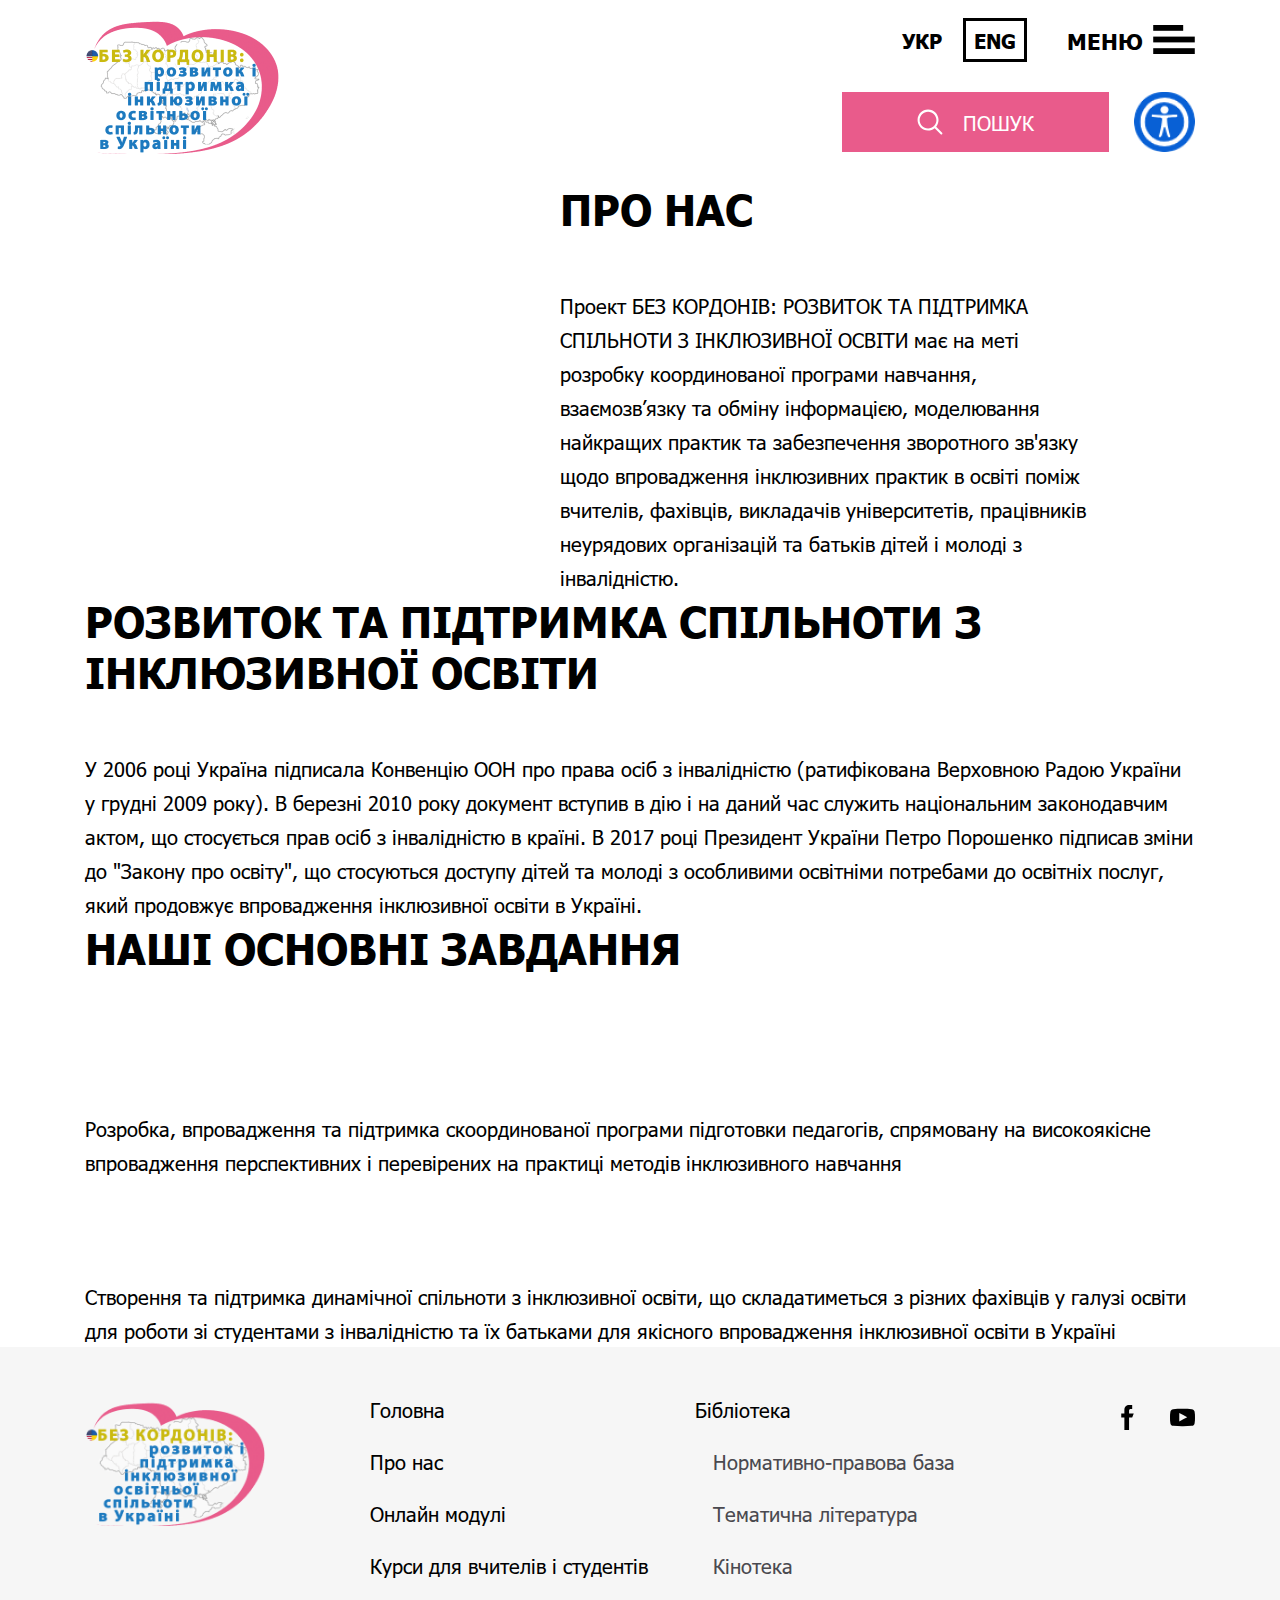
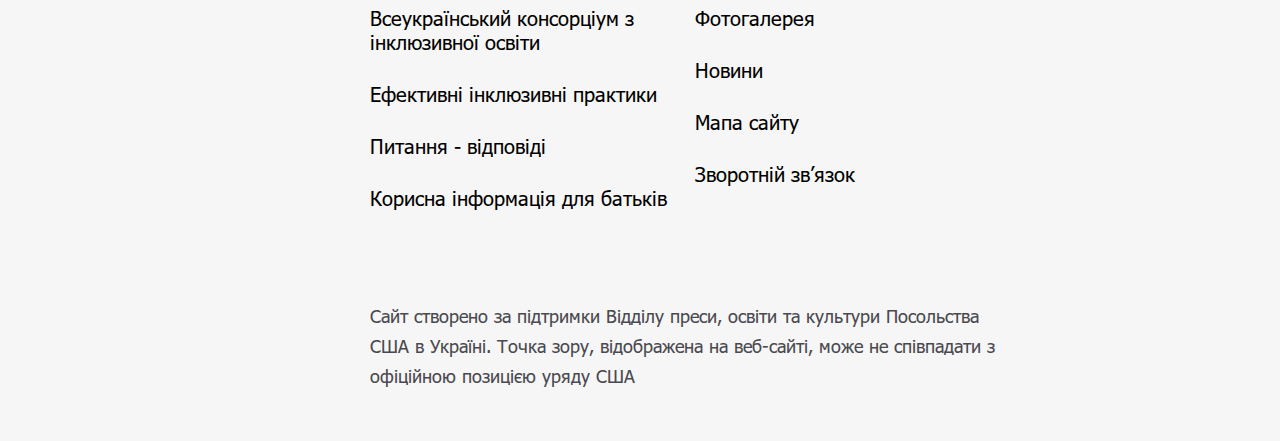
==== about-us.html @ 040fa506 "added new image and page" ====
<!DOCTYPE html>
<html lang="en">
    <head>
        <meta charset="UTF-8" />
        <meta name="viewport" content="width=device-width, initial-scale=1.0" />
        <meta http-equiv="X-UA-Compatible" content="ie=edge" />
        <title>Education</title>
        <link rel="shortcut icon" href="#" type="image/x-icon" />
        <!-- fonts -->
        <link rel="stylesheet" href="https://maxcdn.bootstrapcdn.com/font-awesome/4.7.0/css/font-awesome.min.css" />
        <link href="https://fonts.googleapis.com/css?family=Roboto:400,500,700&amp;subset=cyrillic" rel="stylesheet" />
        <!-- style bootstrap -->
        <link rel="stylesheet" href="css/bootstrap.min.css" />
        <!-- main style -->
        <link rel="stylesheet" href="css/main.css" />
    </head>

    <body>
        <!-- header start -->
        <header class="header">
            <div class="container">
                <nav class="header__nav d-flex justify-content-between align-items-center">
                    <a href="index.html" class="logo"><img src="image/logo.png" alt="logo"/></a>
                    <div class="header__group">
                        <div class="d-flex justify-content-end align-items-center mb-4">
                            <ul class="language d-flex">
                                <li><a class="language__item" href="#">УКР</a></li>
                                <li><a class="language__item active" href="#">ENG</a></li>
                            </ul>
                            <button type="menu" class="menu__btn">
                                меню
                                <span></span>
                            </button>
                        </div>
                        <div class="d-flex justify-content-end align-items-center">
                            <form class="search">
                                <input type="search" class="search__input" />
                                <div class="search__btn">
                                    <img src="icons/magnifying-glass.svg" alt="magnifying-glass" /><span>пошук</span>
                                </div>
                            </form>
                            <div id="plugin"><img src="icons/btn.png" alt="" /></div>
                        </div>
                    </div>
                    <div class="menu">
                        <div class="menu__content d-flex justify-content-around">
                            <ul class="menu__item">
                                <li><a href="#">Головна</a></li>
                                <li><a href="#">Про нас</a></li>
                                <li><a href="#">Онлайн модулі</a></li>
                                <li><a href="#">Курси для вчителів і студентів</a></li>
                                <li><a href="#">Всеукраїнський консорціум з інклюзивної освіти</a></li>
                                <li><a href="#">Ефективні інклюзивні практики</a></li>
                                <li><a href="#">Питання - відповіді</a></li>
                                <li><a href="#">Корисна інформація для батьків</a></li>
                            </ul>
                            <ul class="menu__item">
                                <li>
                                    <a href="#">Бібліотека</a>
                                    <ul>
                                        <li><a href="#">Нормативно-правова база</a></li>
                                        <li><a href="#">Тематична література</a></li>
                                        <li><a href="#">Кінотека</a></li>
                                    </ul>
                                </li>
                                <li><a href="#">Фотогалерея</a></li>
                                <li><a href="#">Новини</a></li>
                                <li><a href="#">Мапа сайту</a></li>
                                <li><a href="#">Зворотній зв’язок</a></li>
                            </ul>
                        </div>
                    </div>
                </nav>
            </div>
        </header>
        <!-- header end -->

        <main>
            <section class="about-us">
                <div class="container">
                    <div class="about-us__banner">
                        <div class="row">
                            <div class="col-12 col-md-9 col-xl-6 offset-xl-5 offset-md-3">
                                <h1 class="title-section justify-content-start">Про нас</h1>
                                <p>
                                    Проект БЕЗ КОРДОНІВ: РОЗВИТОК ТА ПІДТРИМКА СПІЛЬНОТИ З ІНКЛЮЗИВНОЇ ОСВІТИ має на меті розробку
                                    координованої програми навчання, взаємозв’язку та обміну інформацією, моделювання найкращих практик та
                                    забезпечення зворотного зв'язку щодо впровадження інклюзивних практик в освіті поміж вчителів, фахівців,
                                    викладачів університетів, працівників неурядових організацій та батьків дітей і молоді з інвалідністю.
                                </p>
                            </div>
                        </div>
                    </div>
                    <div class="about-us__development">
                        <h2 class="title-section justify-content-start">РОЗВИТОК ТА ПІДТРИМКА СПІЛЬНОТИ З ІНКЛЮЗИВНОЇ ОСВІТИ</h2>
                        <p>
                            У 2006 році Україна підписала Конвенцію ООН про права осіб з інвалідністю (ратифікована Верховною Радою України
                            у грудні 2009 року). В березні 2010 року документ вступив в дію і на даний час служить національним законодавчим
                            актом, що стосується прав осіб з інвалідністю в країні. В 2017 році Президент України Петро Порошенко підписав
                            зміни до "Закону про освіту", що стосуються доступу дітей та молоді з особливими освітніми потребами до освітніх
                            послуг, який продовжує впровадження інклюзивної освіти в Україні.
                        </p>
                    </div>
                    <div class="about-us__task">
                        <h2 class="title-section justify-content-start">наші Основні завдання</h2>
                        <div class="about-us__task-item">
                            <div class="about-us__task-icon"><img src="icons/teacher-white.svg" alt="teacher"></div>
                            <p>
                                Розробка, впровадження та підтримка скоординованої програми підготовки педагогів, спрямовану на високоякісне
                                впровадження перспективних і перевірених на практиці методів інклюзивного навчання
                            </p>
                        </div>
                        <div class="about-us__task-item">
                            <div class="about-us__task-icon about-us__task-icon_pink"><img src="icons/team-white.svg" alt="team"></div>
                            <p>
                                Створення та підтримка динамічної спільноти з інклюзивної освіти, що складатиметься з різних фахівців у
                                галузі освіти для роботи зі студентами з інвалідністю та їх батьками для якісного впровадження інклюзивної
                                освіти в Україні
                            </p>
                        </div>
                    </div>
                </div>
            </section>
        </main>

        <!-- footer start -->
        <footer class="footer">
            <div class="container">
                <div class="row">
                    <div class="col-12 col-md-2">
                        <a href="index.html" class="footer__logo"><img src="image/logo.png" alt=""/></a>
                    </div>
                    <div class="col-12 col-md-8 col-xl-7 offset-xl-1">
                        <div class="footer__menu d-flex justify-content-between">
                            <ul class="footer__menu-item">
                                <li><a href="#">Головна</a></li>
                                <li><a href="#">Про нас</a></li>
                                <li><a href="#">Онлайн модулі</a></li>
                                <li><a href="#">Курси для вчителів і студентів</a></li>
                                <li><a href="#">Всеукраїнський консорціум з інклюзивної освіти</a></li>
                                <li><a href="#">Ефективні інклюзивні практики</a></li>
                                <li><a href="#">Питання - відповіді</a></li>
                                <li><a href="#">Корисна інформація для батьків</a></li>
                            </ul>
                            <ul class="footer__menu-item">
                                <li>
                                    <a href="#">Бібліотека</a>
                                    <ul>
                                        <li><a href="#">Нормативно-правова база</a></li>
                                        <li><a href="#">Тематична література</a></li>
                                        <li><a href="#">Кінотека</a></li>
                                    </ul>
                                </li>
                                <li><a href="#">Фотогалерея</a></li>
                                <li><a href="#">Новини</a></li>
                                <li><a href="#">Мапа сайту</a></li>
                                <li><a href="#">Зворотній зв’язок</a></li>
                            </ul>
                        </div>
                        <p>
                            Сайт створено за підтримки Відділу преси, освіти та культури Посольства США в Україні. Точка зору, відображена
                            на веб-сайті, може не співпадати з офіційною позицією уряду США
                        </p>
                    </div>
                    <div class="col-12 col-md-2">
                        <div class="social-icon d-flex justify-content-md-end justify-content-center">
                            <a href="#">
                                <img src="icons/facebook.svg" alt="facebook" />
                            </a>
                            <a href="#">
                                <img src="icons/youtube-symbol.svg" alt="youtube" />
                            </a>
                        </div>
                    </div>
                </div>
            </div>
        </footer>
        <!-- footer end -->
        <script src="js/jquery-3.3.1.min.js"></script>
        <script src="js/main.js"></script>
    </body>
</html>
---- css/main.css ----
@font-face {
  font-family: "Tahoma";
  src: url("../fonts/tahoma/tahomabd.ttf");
  font-weight: 700;
}
@font-face {
  font-family: "Tahoma";
  src: url("../fonts/tahoma/tahoma.ttf");
  font-weight: 400;
}
/* HTML5 display-role reset for older browsers */
article, aside, details, figcaption, figure,
footer, header, hgroup, menu, nav, section {
  display: block;
}

ol, ul {
  list-style: none;
  margin: 0;
  padding: 0;
}

table {
  border-collapse: collapse;
  border-spacing: 0;
}

button:focus,
input:focus,
select:focus,
textarea:focus {
  outline: none;
}

a:hover {
  color: inherit;
  text-decoration: none;
}

button {
  border: none;
  background-color: transparent;
  cursor: pointer;
}

p {
  margin: 0;
  padding: 0;
}

img,
iframe {
  max-width: 100%;
}

html {
  font-size: 20px;
}

body {
  width: 100%;
  min-height: 100vh;
  overflow-x: hidden;
  font-family: "Tahoma", sans-serif;
  font-weight: 400;
  font-size: 20px;
  line-height: 34px;
  color: #000;
  background-color: #fff;
}

a:hover {
  transition: 0.4s ease;
  -webkit-transition: 0.4s ease;
  -moz-transition: 0.4s ease;
  -ms-transition: 0.4s ease;
  -o-transition: 0.4s ease;
}

h1, h2, h3 {
  text-transform: uppercase;
  font-weight: 700;
}

h4, h5, h6 {
  font-weight: 700;
}

.fs-22 {
  font-size: 22px;
  line-height: 32px;
}

.fs-42 {
  font-size: 42px;
  line-height: 51px;
}

.overflow {
  overflow: hidden;
  width: 100%;
  height: 100vh;
}

.title-section {
  color: #000;
  font-size: 42px;
  line-height: 51px;
  margin-bottom: 55px;
  display: -webkit-box;
  display: -ms-flexbox;
  display: flex;
  -webkit-box-align: center;
      -ms-flex-align: center;
          align-items: center;
  -webkit-box-pack: center;
      -ms-flex-pack: center;
          justify-content: center;
}
.title-section > img {
  width: 50px;
  margin-right: 25px;
}

.social-icon > a {
  margin-left: 30px;
}

.btn-blue {
  display: -webkit-box;
  display: -ms-flexbox;
  display: flex;
  -webkit-box-align: center;
      -ms-flex-align: center;
          align-items: center;
  -webkit-box-pack: center;
      -ms-flex-pack: center;
          justify-content: center;
  text-transform: uppercase;
  font-size: 20px;
}

.btn-blue {
  width: 226px;
  height: 60px;
  color: #fff;
  background-color: #1D7ABF;
}
.btn-blue > img {
  margin-left: 15px;
}

.header {
  padding: 15px 0 28px;
}
.header .logo {
  display: block;
  width: 194px;
}
.header__nav {
  position: relative;
  width: 100%;
}

.menu {
  display: none;
  position: absolute;
  top: 100%;
  left: 0;
  right: 0;
  width: 100%;
  z-index: 100;
  padding: 95px 0;
  background-color: #F6F6F6;
  border-top: 2px solid #C4C4C4;
  margin-top: 26px;
}
.menu__btn {
  font-size: 22px;
  font-weight: 700;
  text-transform: uppercase;
  display: -webkit-box;
  display: -ms-flexbox;
  display: flex;
  -webkit-box-align: center;
      -ms-flex-align: center;
          align-items: center;
  margin-left: 30px;
  padding: 0;
}
.menu__btn > span {
  display: inline-block;
  margin-left: 10px;
  width: 42px;
  height: 42px;
  background: url(../icons/btn-menu.svg) no-repeat center center/contain;
}
.menu__btn.open > span {
  background: url(../icons/close.svg) no-repeat center center/contain;
}
.menu__item {
  font-size: 22px;
  line-height: normal;
  width: 320px;
}
.menu__item li a {
  color: #000;
  display: block;
  padding: 20px 0;
}
.menu__item li a:hover {
  text-decoration: underline;
}
.menu__item > li > ul {
  font-size: 20px;
}
.menu__item > li > ul li a {
  color: #4A494F;
}

.language {
  font-size: 20px;
  font-weight: 700;
  text-transform: uppercase;
}
.language > li {
  margin-right: 10px;
}
.language__item {
  display: block;
  padding: 2px 8px;
  color: #000;
  border: 3px solid transparent;
}
.language__item.active {
  border-color: #000;
}

.search {
  position: relative;
  height: 60px;
  width: 267px;
  display: -webkit-box;
  display: -ms-flexbox;
  display: flex;
  margin-right: 25px;
}
.search__btn {
  position: absolute;
  top: 0;
  right: 0;
  width: 267px;
  height: inherit;
  background-color: #E95B8B;
  display: -webkit-box;
  display: -ms-flexbox;
  display: flex;
  -webkit-box-align: center;
      -ms-flex-align: center;
          align-items: center;
  -webkit-box-pack: center;
      -ms-flex-pack: center;
          justify-content: center;
  color: #fff;
  text-transform: uppercase;
  cursor: pointer;
}
.search__btn > img {
  margin-right: 20px;
}
.search__input {
  position: absolute;
  top: 0;
  right: 100%;
  height: 60px;
  width: 0;
  border: 1px solid #4A494F;
  font-size: 20px;
  border-right: none;
  transition: width 0.5s ease;
  -webkit-transition: width 0.5s ease;
  -moz-transition: width 0.5s ease;
  -ms-transition: width 0.5s ease;
  -o-transition: width 0.5s ease;
  opacity: 0;
}
.search__input.open {
  width: 650px;
  padding: 0 22px;
  opacity: 1;
}

.about-project {
  padding-bottom: 100px;
}
.about-project__img {
  width: 100%;
  margin-bottom: 60px;
}
.about-project p {
  margin-bottom: 30px;
  color: #4A494F;
}
.about-project p:last-child {
  margin-bottom: 0;
}

.our-tasks {
  padding: 60px 0 85px;
  position: relative;
}
.our-tasks::before {
  content: '';
  background-color: #F6F6F6;
  position: absolute;
  top: 0;
  left: 0;
  right: 0;
  bottom: 205px;
  z-index: -1;
}
.our-tasks__title {
  font-size: 32px;
  line-height: 39px;
  margin-bottom: 50px;
}
.our-tasks__card {
  background-color: #fff;
  padding: 36px 64px;
  -webkit-box-shadow: 0px 4px 84px rgba(0, 0, 0, 0.05);
          box-shadow: 0px 4px 84px rgba(0, 0, 0, 0.05);
  border-top: 11px solid #1D7ABF;
}
.our-tasks__card_border-pink {
  border-color: #E95B8B;
}
.our-tasks__img {
  width: 110px;
  margin: 0 auto 25px;
  padding-bottom: 25px;
  border-bottom: 3px solid #000;
  display: -webkit-box;
  display: -ms-flexbox;
  display: flex;
  -webkit-box-pack: center;
      -ms-flex-pack: center;
          justify-content: center;
}

.news-block {
  padding-bottom: 75px;
}
.news-block__title {
  -webkit-box-pack: start;
      -ms-flex-pack: start;
          justify-content: flex-start;
}
.news-block__img {
  width: 100%;
  height: 248px;
  position: relative;
  display: block;
  margin-bottom: 45px;
}
.news-block__img > img {
  -o-object-fit: cover;
  object-fit: cover;
  height: 100%;
}
.news-block__btn {
  position: absolute;
  bottom: 0;
  right: 0;
}
.news-block__card {
  width: 100%;
  margin-bottom: 50px;
}
.news-block__text {
  padding: 0 16px;
}
.news-block__card_title {
  font-size: 22px;
  line-height: 32px;
  margin-bottom: 25px;
  min-height: 98px;
}
.news-block__date {
  margin-top: 20px;
  display: inline-block;
  color: #4A494F;
}

.footer {
  padding: 50px 0;
  background-color: #F6F6F6;
}
.footer p {
  font-size: 18px;
  line-height: 30px;
  color: #4A494F;
}
.footer__menu {
  line-height: 24px;
  margin-bottom: 64px;
}
.footer__menu-item {
  width: 310px;
}
.footer__menu-item li {
  margin-bottom: 28px;
}
.footer__menu-item li a {
  color: #000;
}
.footer__menu-item li > ul {
  padding-left: 18px;
  margin-top: 28px;
}
.footer__menu-item li > ul li a {
  color: #4A494F;
}
.footer__logo {
  width: 180px;
  display: block;
}

@media only screen and (min-width: 1600px) {
  .container {
    max-width: 1536px;
  }
}
/*# sourceMappingURL=main.css.map */
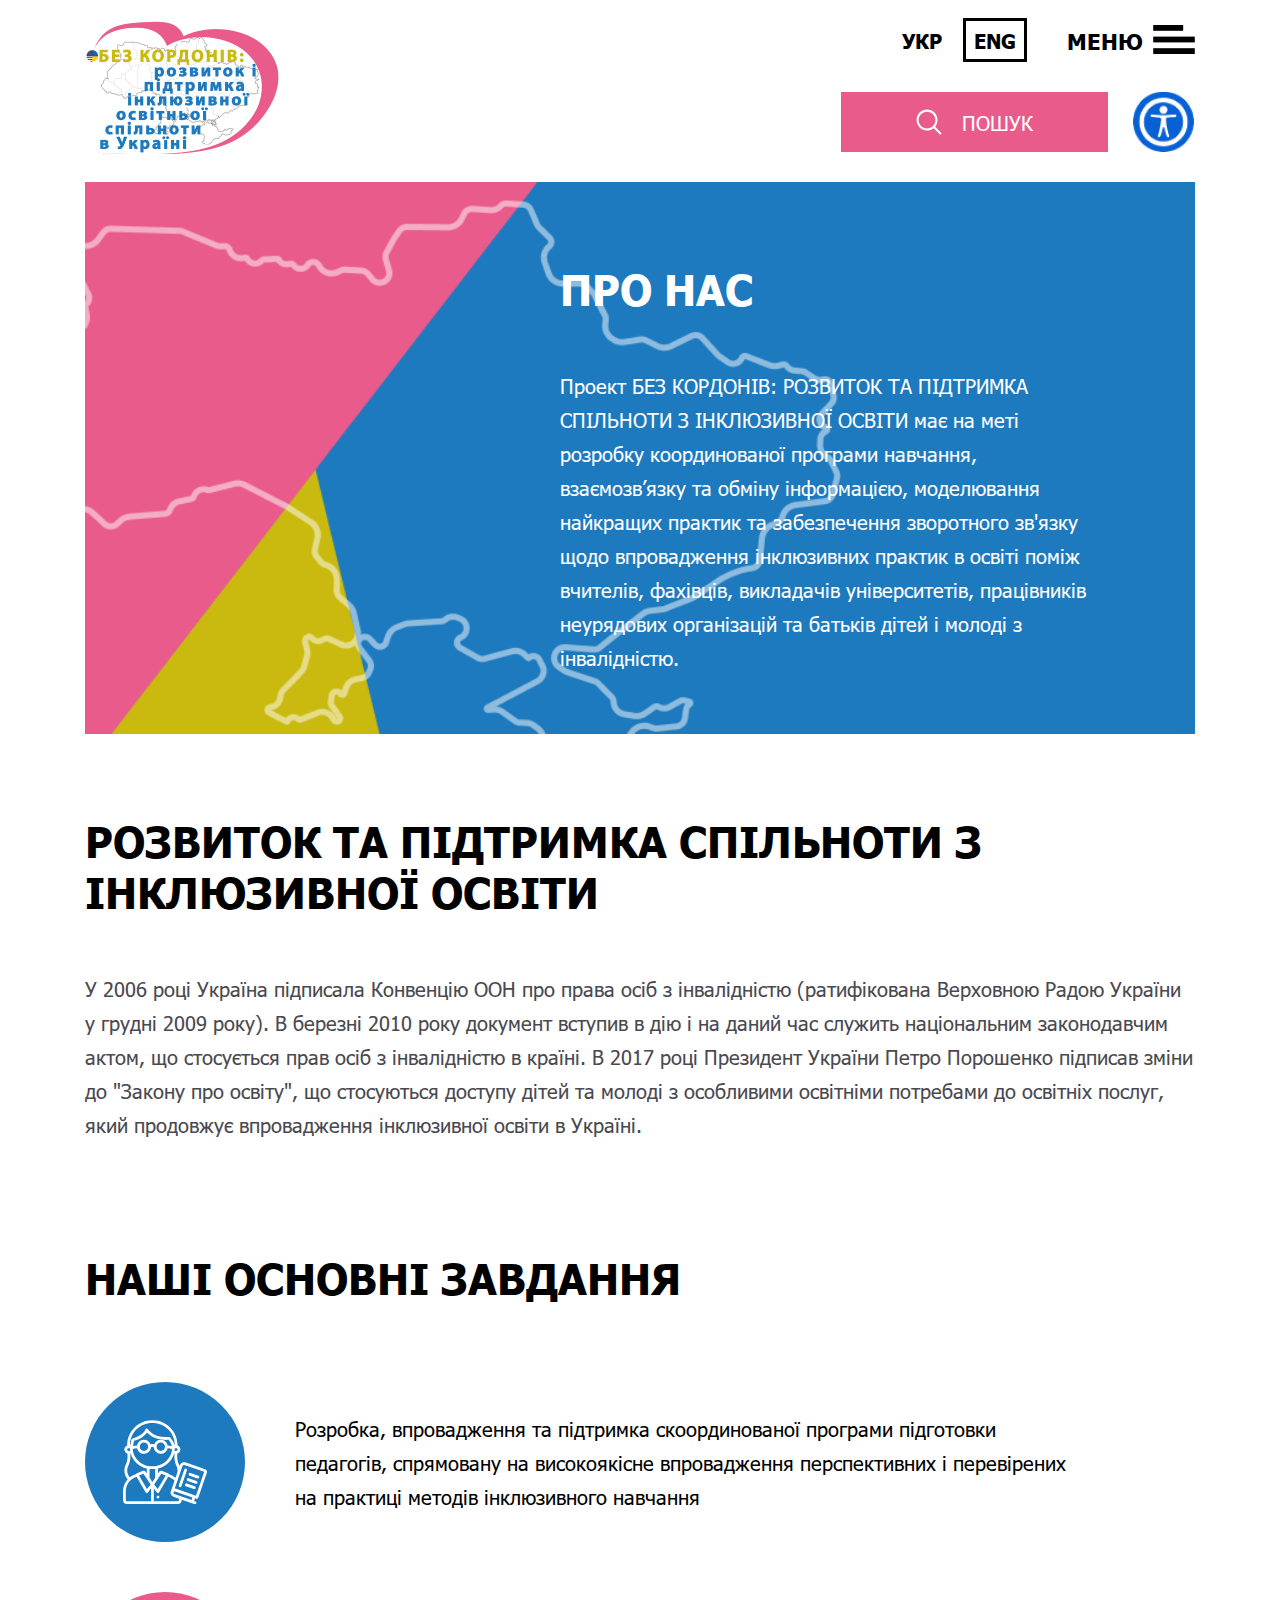
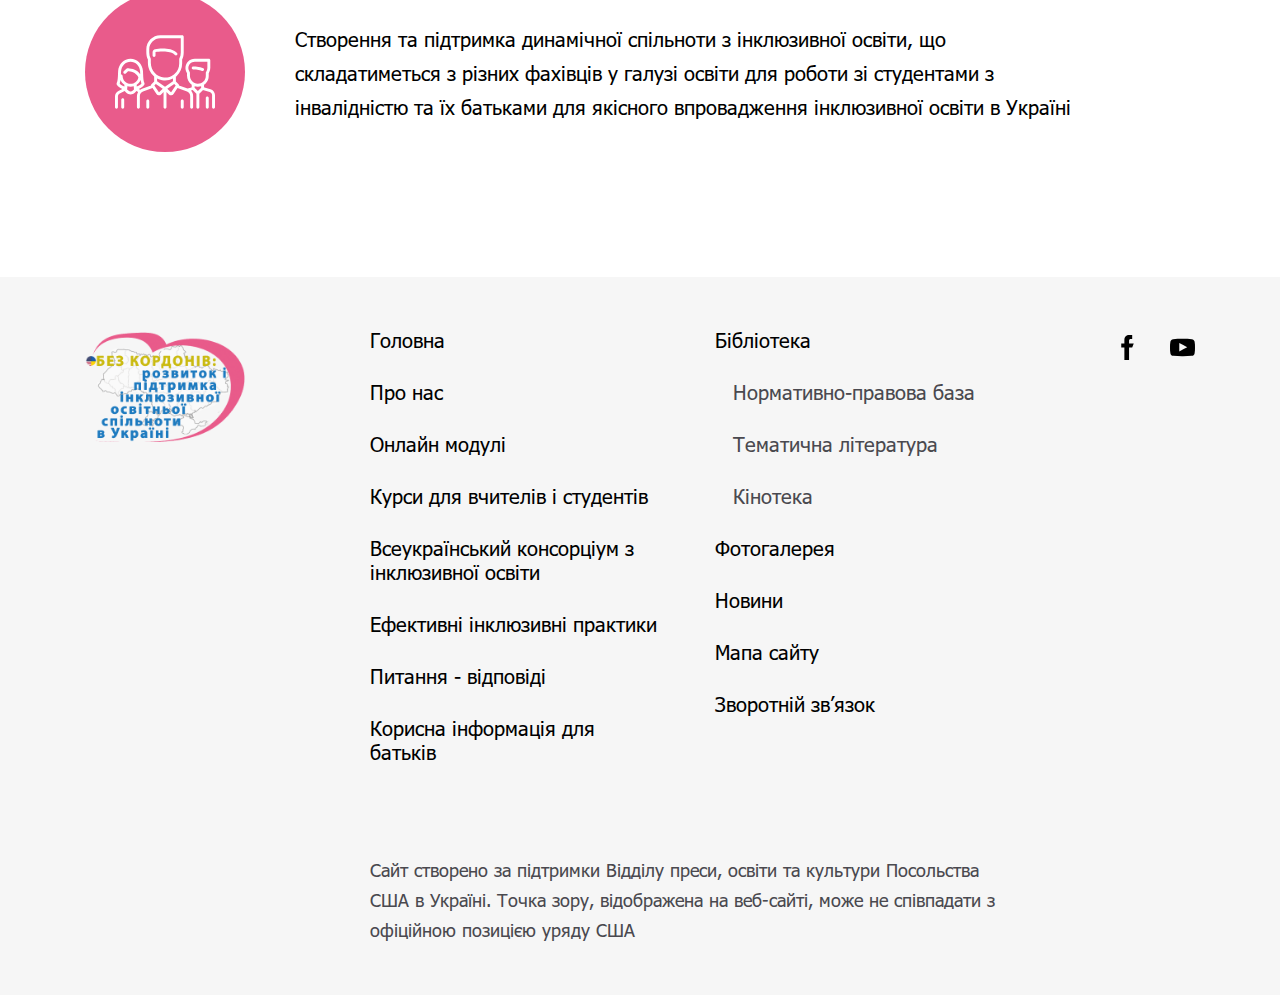
==== commit f148623c: "change header and footer on pages" ====
--- a/about-us.html
+++ b/about-us.html
@@ -35,23 +35,21 @@
                         <div class="d-flex justify-content-end align-items-center">
                             <form class="search">
                                 <input type="search" class="search__input" />
-                                <div class="search__btn">
-                                    <img src="icons/magnifying-glass.svg" alt="magnifying-glass" /><span>пошук</span>
-                                </div>
+                                <div class="search__btn"><img src="icons/magnifying-glass.svg" alt="magnifying-glass" /><span>пошук</span></div>
                             </form>
-                            <div id="plugin"><img src="icons/btn.png" alt="" /></div>
+                            <div id="plugin"><img src="icons/btn.png" alt=""/></div>
                         </div>
                     </div>
                     <div class="menu">
                         <div class="menu__content d-flex justify-content-around">
                             <ul class="menu__item">
-                                <li><a href="#">Головна</a></li>
-                                <li><a href="#">Про нас</a></li>
+                                <li><a href="index.html">Головна</a></li>
+                                <li><a href="about-us.html">Про нас</a></li>
                                 <li><a href="#">Онлайн модулі</a></li>
                                 <li><a href="#">Курси для вчителів і студентів</a></li>
                                 <li><a href="#">Всеукраїнський консорціум з інклюзивної освіти</a></li>
                                 <li><a href="#">Ефективні інклюзивні практики</a></li>
-                                <li><a href="#">Питання - відповіді</a></li>
+                                <li><a href="FAQ.html">Питання - відповіді</a></li>
                                 <li><a href="#">Корисна інформація для батьків</a></li>
                             </ul>
                             <ul class="menu__item">
@@ -59,13 +57,13 @@
                                     <a href="#">Бібліотека</a>
                                     <ul>
                                         <li><a href="#">Нормативно-правова база</a></li>
-                                        <li><a href="#">Тематична література</a></li>
-                                        <li><a href="#">Кінотека</a></li>
+                                        <li><a href="literature.html">Тематична література</a></li>
+                                        <li><a href="video-page.html">Кінотека</a></li>
                                     </ul>
                                 </li>
                                 <li><a href="#">Фотогалерея</a></li>
-                                <li><a href="#">Новини</a></li>
-                                <li><a href="#">Мапа сайту</a></li>
+                                <li><a href="news.html">Новини</a></li>
+                                <li><a href="map.html">Мапа сайту</a></li>
                                 <li><a href="#">Зворотній зв’язок</a></li>
                             </ul>
                         </div>
@@ -133,13 +131,13 @@
                     <div class="col-12 col-md-8 col-xl-7 offset-xl-1">
                         <div class="footer__menu d-flex justify-content-between">
                             <ul class="footer__menu-item">
-                                <li><a href="#">Головна</a></li>
-                                <li><a href="#">Про нас</a></li>
+                                <li><a href="index.html">Головна</a></li>
+                                <li><a href="about-us.html">Про нас</a></li>
                                 <li><a href="#">Онлайн модулі</a></li>
                                 <li><a href="#">Курси для вчителів і студентів</a></li>
                                 <li><a href="#">Всеукраїнський консорціум з інклюзивної освіти</a></li>
                                 <li><a href="#">Ефективні інклюзивні практики</a></li>
-                                <li><a href="#">Питання - відповіді</a></li>
+                                <li><a href="FAQ.html">Питання - відповіді</a></li>
                                 <li><a href="#">Корисна інформація для батьків</a></li>
                             </ul>
                             <ul class="footer__menu-item">
@@ -147,13 +145,13 @@
                                     <a href="#">Бібліотека</a>
                                     <ul>
                                         <li><a href="#">Нормативно-правова база</a></li>
-                                        <li><a href="#">Тематична література</a></li>
-                                        <li><a href="#">Кінотека</a></li>
+                                        <li><a href="literature.html">Тематична література</a></li>
+                                        <li><a href="video-page.html">Кінотека</a></li>
                                     </ul>
                                 </li>
                                 <li><a href="#">Фотогалерея</a></li>
-                                <li><a href="#">Новини</a></li>
-                                <li><a href="#">Мапа сайту</a></li>
+                                <li><a href="news.html">Новини</a></li>
+                                <li><a href="map.html">Мапа сайту</a></li>
                                 <li><a href="#">Зворотній зв’язок</a></li>
                             </ul>
                         </div>
--- a/css/main.css
+++ b/css/main.css
@@ -125,8 +125,11 @@
 .social-icon > a {
   margin-left: 30px;
 }
-
-.btn-blue {
+.social-icon > a:first-child {
+  margin-left: 0;
+}
+
+.btn-blue, .btn-pink {
   display: -webkit-box;
   display: -ms-flexbox;
   display: flex;
@@ -138,16 +141,31 @@
           justify-content: center;
   text-transform: uppercase;
   font-size: 20px;
+  color: #fff;
 }
 
 .btn-blue {
   width: 226px;
   height: 60px;
-  color: #fff;
   background-color: #1D7ABF;
 }
 .btn-blue > img {
   margin-left: 15px;
+}
+.btn-blue:hover {
+  color: #fff;
+}
+
+.btn-pink {
+  width: 226px;
+  height: 60px;
+  background-color: #E95B8B;
+}
+.btn-pink > img {
+  margin-left: 14px;
+}
+.btn-pink:hover {
+  color: #fff;
 }
 
 .header {
@@ -277,6 +295,11 @@
   border: 1px solid #4A494F;
   font-size: 20px;
   border-right: none;
+  border-radius: 0;
+  -webkit-border-radius: 0;
+  -moz-border-radius: 0;
+  -ms-border-radius: 0;
+  -o-border-radius: 0;
   transition: width 0.5s ease;
   -webkit-transition: width 0.5s ease;
   -moz-transition: width 0.5s ease;
@@ -290,6 +313,51 @@
   opacity: 1;
 }
 
+#plugin {
+  width: 62px;
+  cursor: pointer;
+}
+#plugin.fixed {
+  position: fixed;
+  top: 25px;
+  z-index: 101;
+  animation: animateIcon 0.5s ease;
+  -webkit-animation: animateIcon 0.5s ease;
+}
+
+@-webkit-keyframes animateIcon {
+  0% {
+    transform: translateY(-100%);
+    -webkit-transform: translateY(-100%);
+    -moz-transform: translateY(-100%);
+    -ms-transform: translateY(-100%);
+    -o-transform: translateY(-100%);
+  }
+  100% {
+    transform: translateY(0);
+    -webkit-transform: translateY(0);
+    -moz-transform: translateY(0);
+    -ms-transform: translateY(0);
+    -o-transform: translateY(0);
+  }
+}
+
+@keyframes animateIcon {
+  0% {
+    transform: translateY(-100%);
+    -webkit-transform: translateY(-100%);
+    -moz-transform: translateY(-100%);
+    -ms-transform: translateY(-100%);
+    -o-transform: translateY(-100%);
+  }
+  100% {
+    transform: translateY(0);
+    -webkit-transform: translateY(0);
+    -moz-transform: translateY(0);
+    -ms-transform: translateY(0);
+    -o-transform: translateY(0);
+  }
+}
 .about-project {
   padding-bottom: 100px;
 }
@@ -303,6 +371,10 @@
 }
 .about-project p:last-child {
   margin-bottom: 0;
+}
+.about-project__title {
+  width: 80%;
+  margin: 0 auto 50px;
 }
 
 .our-tasks {
@@ -330,6 +402,7 @@
   -webkit-box-shadow: 0px 4px 84px rgba(0, 0, 0, 0.05);
           box-shadow: 0px 4px 84px rgba(0, 0, 0, 0.05);
   border-top: 11px solid #1D7ABF;
+  height: 100%;
 }
 .our-tasks__card_border-pink {
   border-color: #E95B8B;
@@ -347,6 +420,19 @@
           justify-content: center;
 }
 
+.news-block__card_title, .video-block__card_title {
+  font-size: 22px;
+  line-height: 32px;
+  color: #000;
+  font-weight: 700;
+  display: inline-block;
+}
+
+.news-block__date, .video-block__date {
+  display: inline-block;
+  color: #4A494F;
+}
+
 .news-block {
   padding-bottom: 75px;
 }
@@ -366,6 +452,7 @@
   -o-object-fit: cover;
   object-fit: cover;
   height: 100%;
+  width: 100%;
 }
 .news-block__btn {
   position: absolute;
@@ -379,16 +466,157 @@
 .news-block__text {
   padding: 0 16px;
 }
+.news-block__text > p {
+  max-height: 104px;
+  overflow: hidden;
+}
 .news-block__card_title {
-  font-size: 22px;
-  line-height: 32px;
   margin-bottom: 25px;
   min-height: 98px;
 }
 .news-block__date {
   margin-top: 20px;
-  display: inline-block;
+}
+
+.video-block {
+  padding: 40px 0 50px;
+  background-color: #F6F6F6;
+}
+.video-block__title {
+  -webkit-box-pack: start;
+      -ms-flex-pack: start;
+          justify-content: flex-start;
+}
+.video-block__card {
+  width: 100%;
+  margin-bottom: 30px;
+}
+.video-block__video {
+  width: 48%;
+  height: 210px;
+}
+.video-block__video > iframe {
+  width: 100%;
+  height: 100%;
+}
+.video-block__desc {
+  width: 52%;
+  padding: 15px 0 0 30px;
+}
+.video-block__card_title {
+  margin-bottom: 20px;
+}
+.video-block__btn-all {
+  margin-top: 20px;
+}
+
+.our-partners {
+  padding: 100px 0;
+}
+.our-partners__title {
+  -webkit-box-pack: start;
+      -ms-flex-pack: start;
+          justify-content: flex-start;
+}
+.our-partners__content {
+  -ms-flex-wrap: wrap;
+      flex-wrap: wrap;
+  width: calc(100% + 20px);
+  margin-left: -10px;
+}
+.our-partners__card {
+  width: 226px;
+  max-width: 25%;
+  height: 100%;
+  -webkit-box-flex: 1;
+      -ms-flex: auto;
+          flex: auto;
+  margin: 0 10px 37px;
+}
+.our-partners__img {
+  min-height: 124px;
+  margin-bottom: 16px;
+  display: -webkit-box;
+  display: -ms-flexbox;
+  display: flex;
+  -webkit-box-align: center;
+      -ms-flex-align: center;
+          align-items: center;
+  -webkit-box-pack: center;
+      -ms-flex-pack: center;
+          justify-content: center;
+}
+
+.about-us__banner {
+  background: #1D7ABF url(../image/about-us-banner.png) no-repeat top left/cover;
+  padding: 80px 0 60px;
+  color: #fff;
+  margin-bottom: 80px;
+}
+.about-us__banner .title-section {
+  color: #fff;
+}
+.about-us__development {
+  margin-bottom: 110px;
+}
+.about-us__development > p {
   color: #4A494F;
+}
+.about-us__task {
+  margin-bottom: 100px;
+}
+.about-us__task-item {
+  width: 74%;
+  display: -webkit-box;
+  display: -ms-flexbox;
+  display: flex;
+  -webkit-box-align: center;
+      -ms-flex-align: center;
+          align-items: center;
+}
+.about-us__task-icon {
+  width: 160px;
+  min-width: 160px;
+  height: 160px;
+  display: -webkit-box;
+  display: -ms-flexbox;
+  display: flex;
+  -webkit-box-align: center;
+      -ms-flex-align: center;
+          align-items: center;
+  -webkit-box-pack: center;
+      -ms-flex-pack: center;
+          justify-content: center;
+  border-radius: 50%;
+  -webkit-border-radius: 50%;
+  -moz-border-radius: 50%;
+  -ms-border-radius: 50%;
+  -o-border-radius: 50%;
+  margin: 25px 50px 25px 0;
+  background-color: #1D7ABF;
+}
+.about-us__task-icon_pink {
+  background-color: #E95B8B;
+}
+
+.FAQ {
+  padding-bottom: 120px;
+}
+.FAQ__item {
+  border-top: 1px solid #C4C4C4;
+  padding: 40px 0 35px;
+}
+.FAQ__item > p {
+  color: #4A494F;
+  margin-bottom: 30px;
+}
+.FAQ__item > p:last-child {
+  margin-bottom: 0;
+}
+.FAQ__question {
+  font-size: 28px;
+  line-height: 37px;
+  margin-bottom: 35px;
 }
 
 .footer {
@@ -423,6 +651,195 @@
 .footer__logo {
   width: 180px;
   display: block;
+  max-width: 100%;
+}
+
+.center-title {
+  margin-top: 37px;
+  margin-bottom: 0px;
+}
+
+.line-title {
+  height: 50px;
+  border-bottom: 1px solid #C4C4C4;
+  width: calc(100% - 30px);
+  max-width: initial;
+  margin: 0 auto;
+  -webkit-box-flex: initial;
+      -ms-flex: initial;
+          flex: initial;
+  max-width: initial;
+}
+
+.video-content {
+  margin-top: 50px;
+}
+
+.pagination-nav {
+  margin: 120px 0px;
+}
+
+.pagination {
+  -webkit-box-pack: center;
+      -ms-flex-pack: center;
+          justify-content: center;
+}
+.pagination li a {
+  font-family: 'Roboto', sans-serif;
+  font-weight: bold;
+  font-size: 20px;
+  line-height: 23px;
+  letter-spacing: 0.05em;
+  text-transform: uppercase;
+  color: #fff;
+  background-color: #1D7ABF;
+  border: none;
+  margin-right: 5px;
+}
+.pagination li a img {
+  margin-bottom: 3px;
+}
+
+.page-item.active .page-link {
+  background-color: transparent;
+  color: #000;
+  border: 1px solid #C4C4C4;
+}
+
+.page-item:last-child .page-link,
+.page-item:first-child .page-link {
+  border-radius: 0px;
+}
+
+.video-discr p {
+  font-size: 22px;
+  line-height: 32px;
+}
+
+.list-of-literature li span {
+  font-size: 24px;
+  line-height: 29px;
+}
+
+.list-of-literature li {
+  margin-top: 45px;
+}
+
+.list-of-literature {
+  margin-bottom: 120px;
+}
+
+.map-list > li {
+  border-bottom: 1px solid #E5E5E5;
+  padding: 30px 0;
+  text-align: center;
+}
+.map-list > li a {
+  font-size: 24px;
+  line-height: 29px;
+  text-decoration: none;
+  color: #000;
+  cursor: pointer;
+}
+
+.map-list li:first-child {
+  border-top: 1px solid #E5E5E5;
+}
+
+.map-container .row {
+  -webkit-box-pack: center;
+      -ms-flex-pack: center;
+          justify-content: center;
+}
+.map-container .title-section {
+  margin-bottom: 60px;
+}
+
+.map-list {
+  margin-bottom: 120px;
+}
+
+.map-list > li > ul > li {
+  margin-top: 30px;
+}
+.map-list > li > ul > li a {
+  color: #4A494F;
+  font-size: 22px;
+}
+
+.map-list > li > ul > li:first-child {
+  border: none;
+}
+
+.news-text-div {
+  margin-top: 67px;
+}
+.news-text-div .news-block__card_title {
+  min-height: auto;
+}
+.news-text-div .news-block__btn {
+  float: right;
+  position: static;
+  margin-top: 10px;
+}
+
+.img-div {
+  margin-top: 47px;
+}
+
+.prev, .next {
+  min-height: 43px;
+}
+
+.btn-back {
+  width: -webkit-fit-content;
+  width: -moz-fit-content;
+  width: fit-content;
+  padding: 13px 30px;
+  background-color: #1D7ABF;
+  color: #fff;
+  font-size: 20px;
+  line-height: 23px;
+  letter-spacing: 0.05em;
+  text-transform: uppercase;
+  margin-bottom: 50px;
+  margin-top: 32px;
+}
+.btn-back img {
+  margin-bottom: 4px;
+  margin-right: 15px;
+}
+
+.big-img {
+  max-height: 444px;
+  position: relative;
+}
+
+.open-news-title {
+  padding-top: 105px;
+}
+.open-news-title strong {
+  font-size: 32px;
+  line-height: 46px;
+}
+
+.news-open .news-block__date {
+  display: block;
+  margin-top: 35px;
+}
+
+.article {
+  font-size: 22px;
+  line-height: 37px;
+}
+
+.article:first-child {
+  margin-top: 80px;
+  margin-bottom: 60px;
+}
+
+.article:last-child {
+  margin-bottom: 120px;
 }
 
 @media only screen and (min-width: 1600px) {
@@ -430,4 +847,557 @@
     max-width: 1536px;
   }
 }
+@media only screen and (max-width: 1599.8px) {
+  .about-project__title {
+    width: 100%;
+  }
+
+  .our-tasks__card {
+    padding: 36px 40px;
+  }
+
+  .news-block__text {
+    padding: 0;
+  }
+  .news-block__card_title {
+    min-height: 130px;
+  }
+
+  .video-block__desc {
+    padding: 10px 0 0 30px;
+  }
+
+  .footer__menu-item {
+    width: 290px;
+  }
+
+  .about-us__task-item {
+    width: 90%;
+  }
+
+  .open-news-title {
+    padding-top: 60px;
+  }
+  .open-news-title strong {
+    font-size: 25px;
+    line-height: 40px;
+  }
+
+  .news-open .news-block__date {
+    display: block;
+    margin-top: 25px;
+  }
+}
+@media only screen and (max-width: 1199.8px) {
+  body {
+    font-size: 18px;
+  }
+
+  .title-section {
+    font-size: 36px;
+  }
+
+  .menu {
+    padding: 50px 0;
+  }
+
+  .search__input.open {
+    width: 576px;
+  }
+
+  .news-block__img {
+    height: 180px;
+    margin-bottom: 35px;
+  }
+  .news-block__card_title {
+    font-size: 20px;
+  }
+
+  .video-block__card {
+    -webkit-box-orient: vertical;
+    -webkit-box-direction: normal;
+        -ms-flex-direction: column;
+            flex-direction: column;
+  }
+  .video-block__video {
+    width: 100%;
+    height: 260px;
+  }
+  .video-block__desc {
+    width: 100%;
+    padding: 15px 20px 0;
+  }
+  .video-block__card_title {
+    font-size: 20px;
+  }
+
+  .our-partners__card {
+    width: 25%;
+    max-width: 34%;
+  }
+
+  .about-us__banner {
+    background-position: top left -120px;
+  }
+  .about-us__task-item {
+    width: 100%;
+  }
+  .about-us__task-icon {
+    width: 140px;
+    min-width: 140px;
+    height: 140px;
+    margin: 25px 40px 25px 0;
+  }
+
+  .FAQ {
+    padding-bottom: 100px;
+  }
+  .FAQ__question {
+    font-size: 26px;
+  }
+}
+@media only screen and (max-width: 991.8px) {
+  .title-section {
+    font-size: 32px;
+  }
+
+  .menu__item {
+    width: 290px;
+  }
+
+  .search {
+    width: 200px;
+    margin-right: 20px;
+  }
+  .search__btn {
+    width: 200px;
+  }
+  .search__input.open {
+    width: 410px;
+  }
+
+  .our-tasks {
+    padding: 40px 0 65px;
+  }
+  .our-tasks__title {
+    font-size: 26px;
+    line-height: 34px;
+    margin-bottom: 40px;
+  }
+  .our-tasks__card {
+    padding: 30px 20px;
+  }
+
+  .video-block__video {
+    height: 190px;
+  }
+  .video-block__desc {
+    width: 100%;
+    padding: 15px 10px 0;
+  }
+
+  .footer__menu-item {
+    width: 210px;
+  }
+}
+@media only screen and (max-width: 767.8px) {
+  body {
+    font-size: 16px;
+    line-height: 24px;
+  }
+
+  .title-section {
+    font-size: 26px;
+    line-height: 38px;
+    margin-bottom: 35px;
+  }
+  .title-section > img {
+    width: 36px;
+    margin-right: 15px;
+  }
+
+  .header .logo {
+    width: 110px;
+  }
+
+  .menu {
+    padding: 35px 0;
+    top: 140px;
+    margin-top: 0;
+  }
+  .menu__btn {
+    font-size: 18px;
+    margin-left: 20px;
+  }
+  .menu__btn > span {
+    width: 34px;
+    height: 34px;
+  }
+  .menu__content {
+    -ms-flex-wrap: wrap;
+        flex-wrap: wrap;
+    text-align: center;
+  }
+  .menu__item {
+    font-size: 18px;
+    width: 100%;
+  }
+  .menu__item li a {
+    padding: 14px 20px;
+  }
+  .menu__item > li > ul {
+    font-size: 16px;
+  }
+
+  .language {
+    font-size: 16px;
+  }
+  .language__item {
+    border: 2px solid transparent;
+  }
+
+  .search {
+    height: 50px;
+    width: 160px;
+    margin-right: 15px;
+  }
+  .search__btn {
+    width: 160px;
+  }
+  .search__btn > img {
+    margin-right: 10px;
+  }
+  .search__input {
+    height: 50px;
+  }
+  .search__input.open {
+    width: 270px;
+  }
+
+  .about-project {
+    padding-bottom: 60px;
+  }
+  .about-project__img {
+    margin-bottom: 40px;
+  }
+  .about-project p {
+    margin-bottom: 20px;
+  }
+  .about-project__title {
+    margin: 0 auto 40px;
+  }
+
+  .our-tasks {
+    padding: 30px 0 35px;
+  }
+  .our-tasks__title {
+    font-size: 22px;
+    line-height: 34px;
+    margin-bottom: 30px;
+  }
+  .our-tasks__card {
+    padding: 26px 14px;
+    border-width: 8px;
+    margin-bottom: 20px;
+    height: auto;
+  }
+  .our-tasks__img {
+    width: 90px;
+    margin: 0 auto 20px;
+    padding-bottom: 15px;
+    border-bottom: 2px solid #000;
+  }
+
+  .news-block__img {
+    height: 248px;
+    margin-bottom: 35px;
+  }
+  .news-block__card {
+    margin-bottom: 30px;
+  }
+  .news-block__text {
+    padding: 0 16px;
+  }
+  .news-block__text > p {
+    max-height: 100px;
+  }
+  .news-block__card_title {
+    margin-bottom: 15px;
+    min-height: 100%;
+    font-size: 18px;
+    line-height: 28px;
+  }
+
+  .video-block__card {
+    margin-bottom: 20px;
+  }
+  .video-block__video {
+    height: 140px;
+  }
+  .video-block__desc {
+    padding: 15px 0 0;
+  }
+  .video-block__card_title {
+    font-size: 18px;
+    line-height: 28px;
+  }
+
+  .our-partners {
+    padding: 60px 0;
+  }
+  .our-partners__card {
+    width: 46%;
+    max-width: 50%;
+    margin: 0 10px 26px;
+  }
+
+  .footer {
+    padding: 30px 0;
+  }
+  .footer p {
+    font-size: 14px;
+    line-height: 26px;
+  }
+  .footer__menu {
+    margin-bottom: 34px;
+  }
+  .footer__menu-item {
+    width: 44%;
+  }
+  .footer__menu-item li {
+    margin-bottom: 14px;
+  }
+  .footer__menu-item li > ul {
+    margin-top: 14px;
+  }
+  .footer__logo {
+    width: 140px;
+    margin: 0 auto 26px;
+  }
+  .footer .social-icon {
+    margin-top: 30px;
+  }
+
+  .about-us__banner {
+    background: #1D7ABF;
+    padding: 40px 20px;
+    margin-bottom: 40px;
+  }
+  .about-us__development {
+    margin-bottom: 70px;
+  }
+  .about-us__task {
+    margin-bottom: 60px;
+  }
+  .about-us__task-icon {
+    padding: 22px;
+    width: 100px;
+    min-width: 100px;
+    height: 100px;
+  }
+
+  .FAQ {
+    padding-bottom: 60px;
+  }
+  .FAQ__item {
+    padding: 30px 0 25px;
+  }
+  .FAQ__item > p {
+    margin-bottom: 20px;
+  }
+  .FAQ__question {
+    font-size: 22px;
+    line-height: 34px;
+    margin-bottom: 25px;
+  }
+}
+@media only screen and (max-width: 575.8px) {
+  .title-section {
+    font-size: 24px;
+    margin-bottom: 30px;
+    -ms-flex-wrap: wrap;
+        flex-wrap: wrap;
+  }
+  .title-section > img {
+    width: 32px;
+  }
+
+  .header .logo {
+    margin-bottom: 16px;
+  }
+  .header__nav {
+    -webkit-box-orient: vertical;
+    -webkit-box-direction: normal;
+        -ms-flex-direction: column;
+            flex-direction: column;
+  }
+  .header__group {
+    width: 100%;
+  }
+
+  .menu__btn {
+    font-size: 14px;
+    margin-left: 10px;
+  }
+  .menu__btn > span {
+    width: 28px;
+    height: 28px;
+  }
+  .menu__item {
+    font-size: 16px;
+  }
+  .menu__item li a {
+    padding: 10px 20px;
+  }
+
+  .language {
+    font-size: 14px;
+  }
+
+  .search {
+    height: 50px;
+    width: 100%;
+    margin-right: 0;
+  }
+  .search__btn {
+    width: 20%;
+  }
+  .search__btn > img {
+    margin-right: 0;
+  }
+  .search__btn > span {
+    display: none;
+  }
+  .search__input {
+    position: static;
+    right: 0;
+    opacity: 1;
+    height: 50px;
+    width: 80%;
+    padding: 0 22px;
+  }
+  .search__input.open {
+    width: 80%;
+  }
+
+  #plugin {
+    width: 48px;
+    position: fixed;
+    top: 34px;
+    right: 12px;
+    z-index: 101;
+  }
+  #plugin.fixed {
+    animation: animateNone 0.5s ease;
+    -webkit-animation: animateNone 0.5s ease;
+  }
+
+  @-webkit-keyframes animateNone {
+    0% {
+      transform: translateY(0%);
+      -webkit-transform: translateY(0%);
+      -moz-transform: translateY(0%);
+      -ms-transform: translateY(0%);
+      -o-transform: translateY(0%);
+    }
+  }
+
+  @keyframes animateNone {
+    0% {
+      transform: translateY(0%);
+      -webkit-transform: translateY(0%);
+      -moz-transform: translateY(0%);
+      -ms-transform: translateY(0%);
+      -o-transform: translateY(0%);
+    }
+  }
+  .news-block__img {
+    height: 200px;
+  }
+
+  .video-block__video {
+    height: 200px;
+  }
+
+  .our-partners__card {
+    width: 40%;
+  }
+
+  .footer__menu {
+    -webkit-box-orient: vertical;
+    -webkit-box-direction: normal;
+        -ms-flex-direction: column;
+            flex-direction: column;
+    font-size: 18px;
+    line-height: 28px;
+  }
+  .footer__menu-item {
+    width: 100%;
+  }
+  .footer__menu-item li {
+    margin-bottom: 14px;
+  }
+  .footer__menu-item li > ul {
+    margin-top: 14px;
+  }
+
+  .about-us__development .title-section {
+    font-size: 22px;
+  }
+  .about-us__task-item {
+    -webkit-box-orient: vertical;
+    -webkit-box-direction: normal;
+        -ms-flex-direction: column;
+            flex-direction: column;
+    margin-bottom: 26px;
+  }
+  .about-us__task-icon {
+    width: 120px;
+    min-width: 120px;
+    height: 120px;
+    margin: 0 auto 14px;
+  }
+
+  .FAQ__question {
+    font-size: 20px;
+  }
+}
+@media only screen and (max-width: 374px) {
+  .title-section {
+    font-size: 20px;
+  }
+  .title-section > img {
+    width: 30px;
+  }
+}
+@media only screen and (max-width: 991.8px) {
+  .page-link span {
+    display: none;
+  }
+
+  .img-div > div {
+    text-align: center;
+  }
+}
+@media only screen and (max-width: 500px) {
+  .pagination li a {
+    font-size: 15px;
+    padding: .4rem .4rem;
+  }
+
+  .news-text-div .news-block__btn {
+    width: 170px;
+    height: 50px;
+    font-size: 18px;
+  }
+
+  .pagination li .prev, .pagination li .next {
+    min-height: 39px;
+    padding-top: 12px;
+  }
+
+  .btn-back {
+    font-size: 18px;
+  }
+}
 /*# sourceMappingURL=main.css.map */